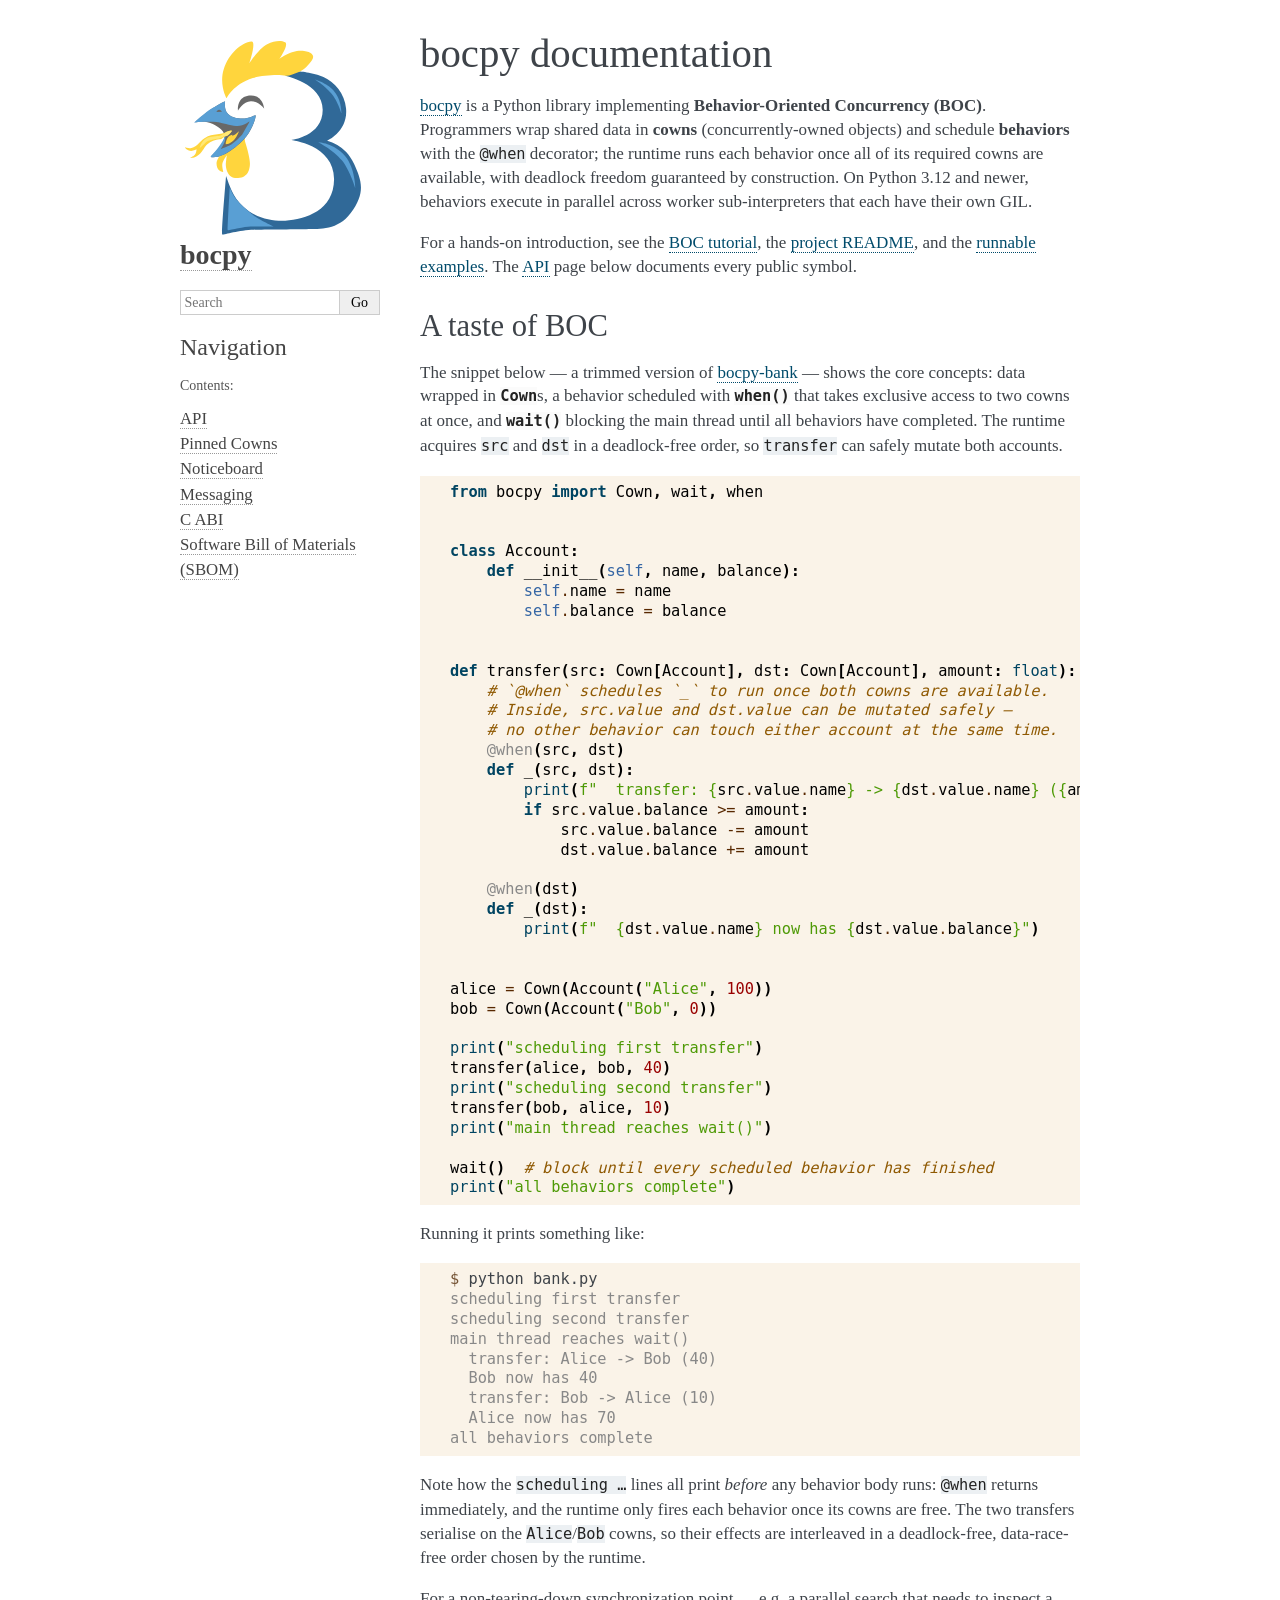
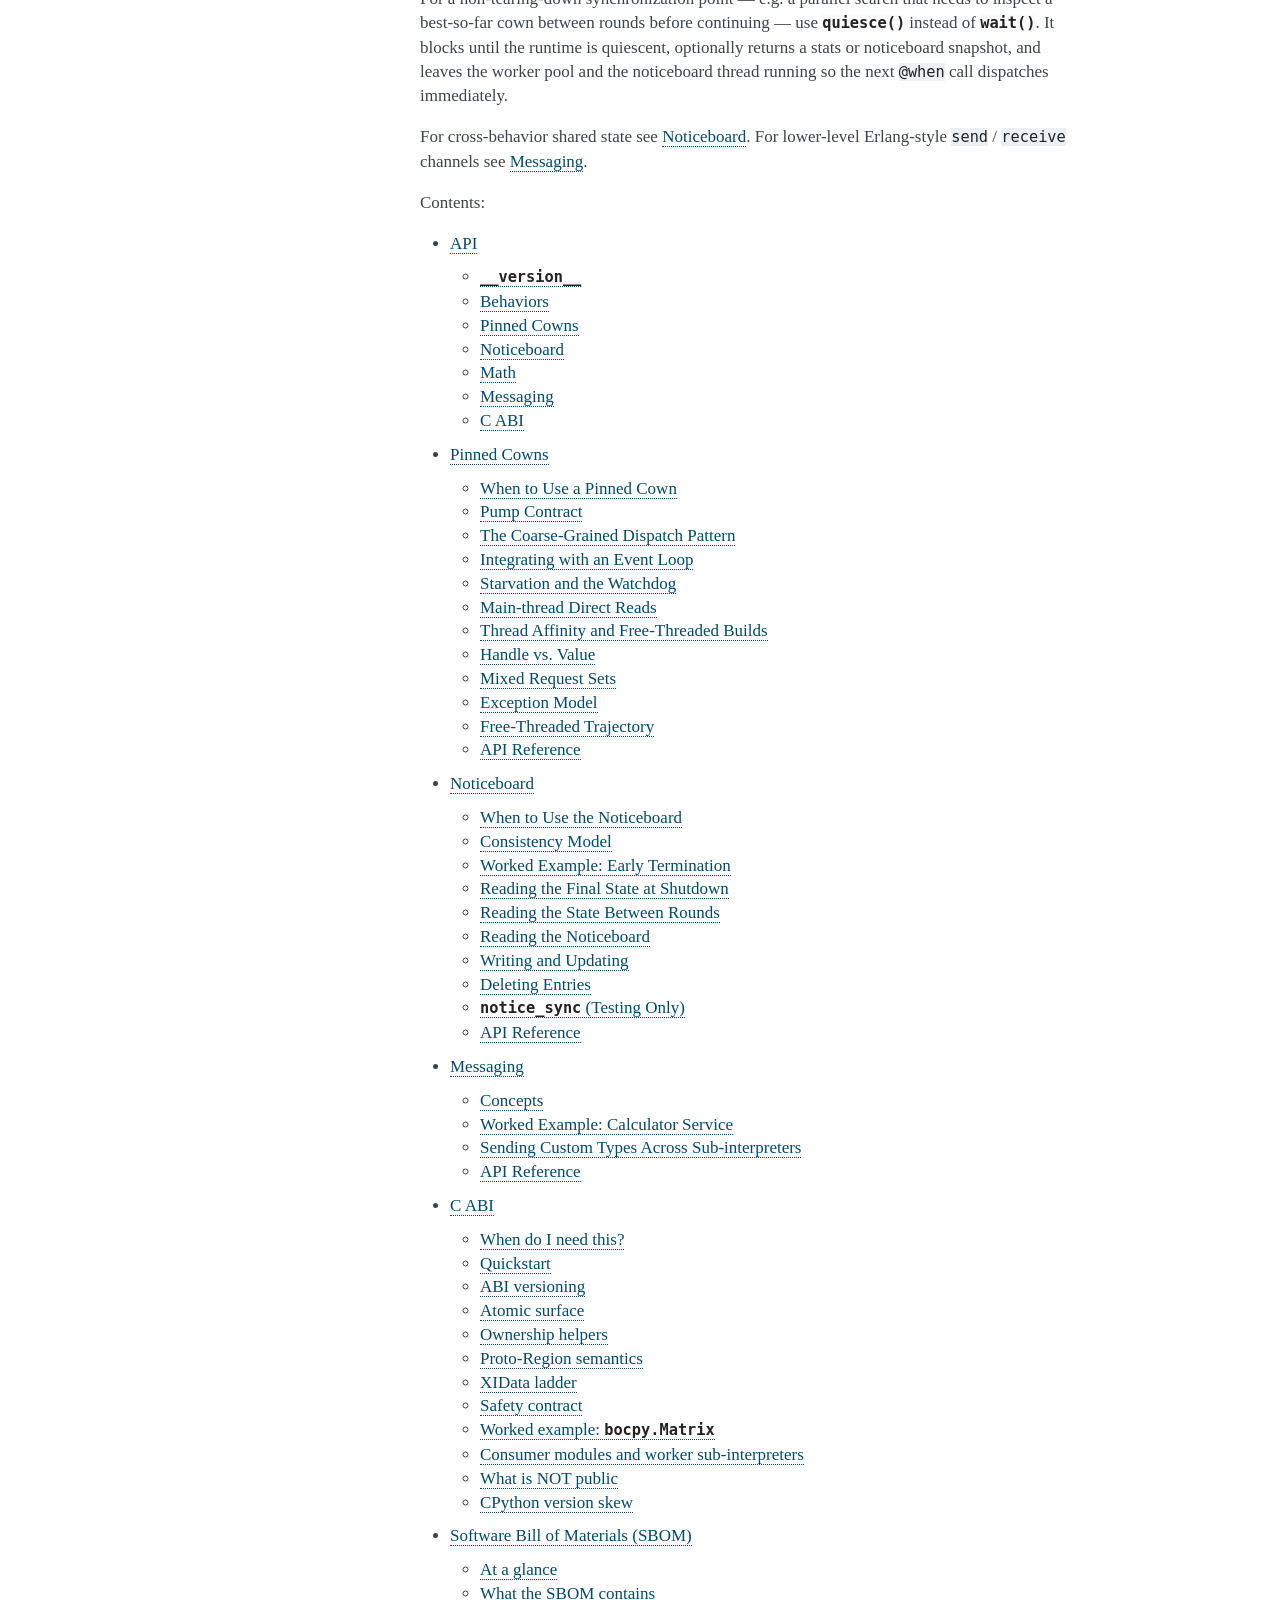
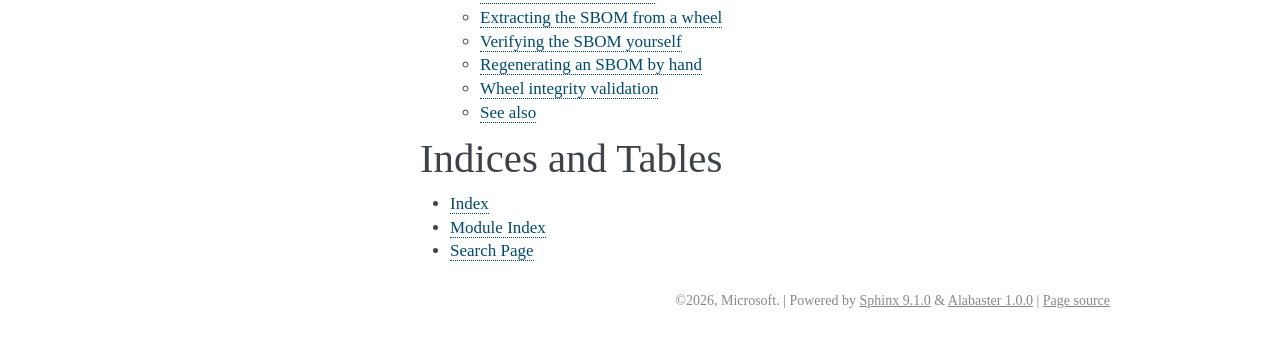
==== docs/sphinx/index.html @ 68e15b2f "Website Signed-off-by: Matthew A Johnson <matjoh@microsoft.com>" ====
<!DOCTYPE html>

<html lang="en" data-content_root="./">
  <head>
    <meta charset="utf-8" />
    <meta name="viewport" content="width=device-width, initial-scale=1.0" /><meta name="viewport" content="width=device-width, initial-scale=1" />

    <title>bocpy documentation &#8212; bocpy 0.9.0 documentation</title>
    <link rel="stylesheet" type="text/css" href="_static/pygments.css?v=5ecbeea2" />
    <link rel="stylesheet" type="text/css" href="_static/basic.css?v=b08954a9" />
    <link rel="stylesheet" type="text/css" href="_static/alabaster.css?v=27fed22d" />
    <script src="_static/documentation_options.js?v=39bb1c6d"></script>
    <script src="_static/doctools.js?v=fd6eb6e6"></script>
    <script src="_static/sphinx_highlight.js?v=6ffebe34"></script>
    <link rel="icon" href="_static/favicon.ico"/>
    <link rel="index" title="Index" href="genindex.html" />
    <link rel="search" title="Search" href="search.html" />
    <link rel="next" title="API" href="api.html" />
   
  <link rel="stylesheet" href="_static/custom.css" type="text/css" />
  

  
  

  </head><body>
  

    <div class="document">
      <div class="documentwrapper">
        <div class="bodywrapper">
          

          <div class="body" role="main">
            
  <section id="bocpy-documentation">
<h1>bocpy documentation<a class="headerlink" href="#bocpy-documentation" title="Link to this heading">¶</a></h1>
<p><a class="reference external" href="https://github.com/microsoft/bocpy">bocpy</a> is a Python library implementing
<strong>Behavior-Oriented Concurrency (BOC)</strong>.  Programmers wrap shared data in
<strong>cowns</strong> (concurrently-owned objects) and schedule <strong>behaviors</strong> with the
<code class="docutils literal notranslate"><span class="pre">&#64;when</span></code> decorator; the runtime runs each behavior once all of its required
cowns are available, with deadlock freedom guaranteed by construction.  On
Python 3.12 and newer, behaviors execute in parallel across worker
sub-interpreters that each have their own GIL.</p>
<p>For a hands-on introduction, see the
<a class="reference external" href="https://microsoft.github.io/bocpy/">BOC tutorial</a>, the
<a class="reference external" href="https://github.com/microsoft/bocpy#readme">project README</a>, and the
<a class="reference external" href="https://github.com/microsoft/bocpy/tree/main/src/bocpy/examples">runnable examples</a>.
The <a class="reference internal" href="api.html#api"><span class="std std-ref">API</span></a> page below documents every public symbol.</p>
<section id="a-taste-of-boc">
<h2>A taste of BOC<a class="headerlink" href="#a-taste-of-boc" title="Link to this heading">¶</a></h2>
<p>The snippet below — a trimmed version of
<a class="reference external" href="https://github.com/microsoft/bocpy/blob/main/src/bocpy/examples/bank.py">bocpy-bank</a>
— shows the core concepts: data wrapped in <a class="reference internal" href="api.html#bocpy.Cown" title="bocpy.Cown"><code class="xref py py-class docutils literal notranslate"><span class="pre">Cown</span></code></a>s, a behavior
scheduled with <a class="reference internal" href="api.html#bocpy.when" title="bocpy.when"><code class="xref py py-func docutils literal notranslate"><span class="pre">when()</span></code></a> that takes exclusive access to two cowns at once,
and <a class="reference internal" href="api.html#bocpy.wait" title="bocpy.wait"><code class="xref py py-func docutils literal notranslate"><span class="pre">wait()</span></code></a> blocking the main thread until all behaviors have completed.
The runtime acquires <code class="docutils literal notranslate"><span class="pre">src</span></code> and <code class="docutils literal notranslate"><span class="pre">dst</span></code> in a deadlock-free order, so
<code class="docutils literal notranslate"><span class="pre">transfer</span></code> can safely mutate both accounts.</p>
<div class="highlight-python notranslate"><div class="highlight"><pre><span></span><span class="kn">from</span><span class="w"> </span><span class="nn">bocpy</span><span class="w"> </span><span class="kn">import</span> <span class="n">Cown</span><span class="p">,</span> <span class="n">wait</span><span class="p">,</span> <span class="n">when</span>


<span class="k">class</span><span class="w"> </span><span class="nc">Account</span><span class="p">:</span>
    <span class="k">def</span><span class="w"> </span><span class="fm">__init__</span><span class="p">(</span><span class="bp">self</span><span class="p">,</span> <span class="n">name</span><span class="p">,</span> <span class="n">balance</span><span class="p">):</span>
        <span class="bp">self</span><span class="o">.</span><span class="n">name</span> <span class="o">=</span> <span class="n">name</span>
        <span class="bp">self</span><span class="o">.</span><span class="n">balance</span> <span class="o">=</span> <span class="n">balance</span>


<span class="k">def</span><span class="w"> </span><span class="nf">transfer</span><span class="p">(</span><span class="n">src</span><span class="p">:</span> <span class="n">Cown</span><span class="p">[</span><span class="n">Account</span><span class="p">],</span> <span class="n">dst</span><span class="p">:</span> <span class="n">Cown</span><span class="p">[</span><span class="n">Account</span><span class="p">],</span> <span class="n">amount</span><span class="p">:</span> <span class="nb">float</span><span class="p">):</span>
    <span class="c1"># `@when` schedules `_` to run once both cowns are available.</span>
    <span class="c1"># Inside, src.value and dst.value can be mutated safely —</span>
    <span class="c1"># no other behavior can touch either account at the same time.</span>
    <span class="nd">@when</span><span class="p">(</span><span class="n">src</span><span class="p">,</span> <span class="n">dst</span><span class="p">)</span>
    <span class="k">def</span><span class="w"> </span><span class="nf">_</span><span class="p">(</span><span class="n">src</span><span class="p">,</span> <span class="n">dst</span><span class="p">):</span>
        <span class="nb">print</span><span class="p">(</span><span class="sa">f</span><span class="s2">&quot;  transfer: </span><span class="si">{</span><span class="n">src</span><span class="o">.</span><span class="n">value</span><span class="o">.</span><span class="n">name</span><span class="si">}</span><span class="s2"> -&gt; </span><span class="si">{</span><span class="n">dst</span><span class="o">.</span><span class="n">value</span><span class="o">.</span><span class="n">name</span><span class="si">}</span><span class="s2"> (</span><span class="si">{</span><span class="n">amount</span><span class="si">}</span><span class="s2">)&quot;</span><span class="p">)</span>
        <span class="k">if</span> <span class="n">src</span><span class="o">.</span><span class="n">value</span><span class="o">.</span><span class="n">balance</span> <span class="o">&gt;=</span> <span class="n">amount</span><span class="p">:</span>
            <span class="n">src</span><span class="o">.</span><span class="n">value</span><span class="o">.</span><span class="n">balance</span> <span class="o">-=</span> <span class="n">amount</span>
            <span class="n">dst</span><span class="o">.</span><span class="n">value</span><span class="o">.</span><span class="n">balance</span> <span class="o">+=</span> <span class="n">amount</span>

    <span class="nd">@when</span><span class="p">(</span><span class="n">dst</span><span class="p">)</span>
    <span class="k">def</span><span class="w"> </span><span class="nf">_</span><span class="p">(</span><span class="n">dst</span><span class="p">):</span>
        <span class="nb">print</span><span class="p">(</span><span class="sa">f</span><span class="s2">&quot;  </span><span class="si">{</span><span class="n">dst</span><span class="o">.</span><span class="n">value</span><span class="o">.</span><span class="n">name</span><span class="si">}</span><span class="s2"> now has </span><span class="si">{</span><span class="n">dst</span><span class="o">.</span><span class="n">value</span><span class="o">.</span><span class="n">balance</span><span class="si">}</span><span class="s2">&quot;</span><span class="p">)</span>


<span class="n">alice</span> <span class="o">=</span> <span class="n">Cown</span><span class="p">(</span><span class="n">Account</span><span class="p">(</span><span class="s2">&quot;Alice&quot;</span><span class="p">,</span> <span class="mi">100</span><span class="p">))</span>
<span class="n">bob</span> <span class="o">=</span> <span class="n">Cown</span><span class="p">(</span><span class="n">Account</span><span class="p">(</span><span class="s2">&quot;Bob&quot;</span><span class="p">,</span> <span class="mi">0</span><span class="p">))</span>

<span class="nb">print</span><span class="p">(</span><span class="s2">&quot;scheduling first transfer&quot;</span><span class="p">)</span>
<span class="n">transfer</span><span class="p">(</span><span class="n">alice</span><span class="p">,</span> <span class="n">bob</span><span class="p">,</span> <span class="mi">40</span><span class="p">)</span>
<span class="nb">print</span><span class="p">(</span><span class="s2">&quot;scheduling second transfer&quot;</span><span class="p">)</span>
<span class="n">transfer</span><span class="p">(</span><span class="n">bob</span><span class="p">,</span> <span class="n">alice</span><span class="p">,</span> <span class="mi">10</span><span class="p">)</span>
<span class="nb">print</span><span class="p">(</span><span class="s2">&quot;main thread reaches wait()&quot;</span><span class="p">)</span>

<span class="n">wait</span><span class="p">()</span>  <span class="c1"># block until every scheduled behavior has finished</span>
<span class="nb">print</span><span class="p">(</span><span class="s2">&quot;all behaviors complete&quot;</span><span class="p">)</span>
</pre></div>
</div>
<p>Running it prints something like:</p>
<div class="highlight-console notranslate"><div class="highlight"><pre><span></span><span class="gp">$ </span>python<span class="w"> </span>bank.py
<span class="go">scheduling first transfer</span>
<span class="go">scheduling second transfer</span>
<span class="go">main thread reaches wait()</span>
<span class="go">  transfer: Alice -&gt; Bob (40)</span>
<span class="go">  Bob now has 40</span>
<span class="go">  transfer: Bob -&gt; Alice (10)</span>
<span class="go">  Alice now has 70</span>
<span class="go">all behaviors complete</span>
</pre></div>
</div>
<p>Note how the <code class="docutils literal notranslate"><span class="pre">scheduling</span> <span class="pre">…</span></code> lines all print <em>before</em> any behavior body
runs: <code class="docutils literal notranslate"><span class="pre">&#64;when</span></code> returns immediately, and the runtime only fires each
behavior once its cowns are free.  The two transfers serialise on the
<code class="docutils literal notranslate"><span class="pre">Alice</span></code>/<code class="docutils literal notranslate"><span class="pre">Bob</span></code> cowns, so their effects are interleaved in a deadlock-free,
data-race-free order chosen by the runtime.</p>
<p>For a non-tearing-down synchronization point — e.g. a parallel search that
needs to inspect a best-so-far cown between rounds before continuing — use
<a class="reference internal" href="api.html#bocpy.quiesce" title="bocpy.quiesce"><code class="xref py py-func docutils literal notranslate"><span class="pre">quiesce()</span></code></a> instead of <a class="reference internal" href="api.html#bocpy.wait" title="bocpy.wait"><code class="xref py py-func docutils literal notranslate"><span class="pre">wait()</span></code></a>. It blocks until the runtime is
quiescent, optionally returns a stats or noticeboard snapshot, and leaves
the worker pool and the noticeboard thread running so the next <code class="docutils literal notranslate"><span class="pre">&#64;when</span></code>
call dispatches immediately.</p>
<p>For cross-behavior shared state see <a class="reference internal" href="noticeboard.html#noticeboard"><span class="std std-ref">Noticeboard</span></a>. For lower-level
Erlang-style <code class="docutils literal notranslate"><span class="pre">send</span></code> / <code class="docutils literal notranslate"><span class="pre">receive</span></code> channels see <a class="reference internal" href="messaging.html#messaging"><span class="std std-ref">Messaging</span></a>.</p>
<div class="toctree-wrapper compound">
<p class="caption" role="heading"><span class="caption-text">Contents:</span></p>
<ul>
<li class="toctree-l1"><a class="reference internal" href="api.html">API</a><ul>
<li class="toctree-l2"><a class="reference internal" href="api.html#bocpy.__version__"><code class="docutils literal notranslate"><span class="pre">__version__</span></code></a></li>
<li class="toctree-l2"><a class="reference internal" href="api.html#behaviors">Behaviors</a></li>
<li class="toctree-l2"><a class="reference internal" href="api.html#pinned-cowns">Pinned Cowns</a></li>
<li class="toctree-l2"><a class="reference internal" href="api.html#noticeboard">Noticeboard</a></li>
<li class="toctree-l2"><a class="reference internal" href="api.html#math">Math</a></li>
<li class="toctree-l2"><a class="reference internal" href="api.html#messaging">Messaging</a></li>
<li class="toctree-l2"><a class="reference internal" href="api.html#c-abi">C ABI</a></li>
</ul>
</li>
<li class="toctree-l1"><a class="reference internal" href="pinned_cowns.html">Pinned Cowns</a><ul>
<li class="toctree-l2"><a class="reference internal" href="pinned_cowns.html#when-to-use-a-pinned-cown">When to Use a Pinned Cown</a></li>
<li class="toctree-l2"><a class="reference internal" href="pinned_cowns.html#pump-contract">Pump Contract</a></li>
<li class="toctree-l2"><a class="reference internal" href="pinned_cowns.html#the-coarse-grained-dispatch-pattern">The Coarse-Grained Dispatch Pattern</a></li>
<li class="toctree-l2"><a class="reference internal" href="pinned_cowns.html#integrating-with-an-event-loop">Integrating with an Event Loop</a></li>
<li class="toctree-l2"><a class="reference internal" href="pinned_cowns.html#starvation-and-the-watchdog">Starvation and the Watchdog</a></li>
<li class="toctree-l2"><a class="reference internal" href="pinned_cowns.html#main-thread-direct-reads">Main-thread Direct Reads</a></li>
<li class="toctree-l2"><a class="reference internal" href="pinned_cowns.html#thread-affinity-and-free-threaded-builds">Thread Affinity and Free-Threaded Builds</a></li>
<li class="toctree-l2"><a class="reference internal" href="pinned_cowns.html#handle-vs-value">Handle vs. Value</a></li>
<li class="toctree-l2"><a class="reference internal" href="pinned_cowns.html#mixed-request-sets">Mixed Request Sets</a></li>
<li class="toctree-l2"><a class="reference internal" href="pinned_cowns.html#exception-model">Exception Model</a></li>
<li class="toctree-l2"><a class="reference internal" href="pinned_cowns.html#free-threaded-trajectory">Free-Threaded Trajectory</a></li>
<li class="toctree-l2"><a class="reference internal" href="pinned_cowns.html#api-reference">API Reference</a></li>
</ul>
</li>
<li class="toctree-l1"><a class="reference internal" href="noticeboard.html">Noticeboard</a><ul>
<li class="toctree-l2"><a class="reference internal" href="noticeboard.html#when-to-use-the-noticeboard">When to Use the Noticeboard</a></li>
<li class="toctree-l2"><a class="reference internal" href="noticeboard.html#consistency-model">Consistency Model</a></li>
<li class="toctree-l2"><a class="reference internal" href="noticeboard.html#worked-example-early-termination">Worked Example: Early Termination</a></li>
<li class="toctree-l2"><a class="reference internal" href="noticeboard.html#reading-the-final-state-at-shutdown">Reading the Final State at Shutdown</a></li>
<li class="toctree-l2"><a class="reference internal" href="noticeboard.html#reading-the-state-between-rounds">Reading the State Between Rounds</a></li>
<li class="toctree-l2"><a class="reference internal" href="noticeboard.html#reading-the-noticeboard">Reading the Noticeboard</a></li>
<li class="toctree-l2"><a class="reference internal" href="noticeboard.html#writing-and-updating">Writing and Updating</a></li>
<li class="toctree-l2"><a class="reference internal" href="noticeboard.html#deleting-entries">Deleting Entries</a></li>
<li class="toctree-l2"><a class="reference internal" href="noticeboard.html#notice-sync-testing-only"><code class="docutils literal notranslate"><span class="pre">notice_sync</span></code> (Testing Only)</a></li>
<li class="toctree-l2"><a class="reference internal" href="noticeboard.html#api-reference">API Reference</a></li>
</ul>
</li>
<li class="toctree-l1"><a class="reference internal" href="messaging.html">Messaging</a><ul>
<li class="toctree-l2"><a class="reference internal" href="messaging.html#concepts">Concepts</a></li>
<li class="toctree-l2"><a class="reference internal" href="messaging.html#worked-example-calculator-service">Worked Example: Calculator Service</a></li>
<li class="toctree-l2"><a class="reference internal" href="messaging.html#sending-custom-types-across-sub-interpreters">Sending Custom Types Across Sub-interpreters</a></li>
<li class="toctree-l2"><a class="reference internal" href="messaging.html#api-reference">API Reference</a></li>
</ul>
</li>
<li class="toctree-l1"><a class="reference internal" href="c_abi.html">C ABI</a><ul>
<li class="toctree-l2"><a class="reference internal" href="c_abi.html#when-do-i-need-this">When do I need this?</a></li>
<li class="toctree-l2"><a class="reference internal" href="c_abi.html#quickstart">Quickstart</a></li>
<li class="toctree-l2"><a class="reference internal" href="c_abi.html#abi-versioning">ABI versioning</a></li>
<li class="toctree-l2"><a class="reference internal" href="c_abi.html#atomic-surface">Atomic surface</a></li>
<li class="toctree-l2"><a class="reference internal" href="c_abi.html#ownership-helpers">Ownership helpers</a></li>
<li class="toctree-l2"><a class="reference internal" href="c_abi.html#proto-region-semantics">Proto-Region semantics</a></li>
<li class="toctree-l2"><a class="reference internal" href="c_abi.html#xidata-ladder">XIData ladder</a></li>
<li class="toctree-l2"><a class="reference internal" href="c_abi.html#safety-contract">Safety contract</a></li>
<li class="toctree-l2"><a class="reference internal" href="c_abi.html#worked-example-bocpy-matrix">Worked example: <code class="docutils literal notranslate"><span class="pre">bocpy.Matrix</span></code></a></li>
<li class="toctree-l2"><a class="reference internal" href="c_abi.html#consumer-modules-and-worker-sub-interpreters">Consumer modules and worker sub-interpreters</a></li>
<li class="toctree-l2"><a class="reference internal" href="c_abi.html#what-is-not-public">What is NOT public</a></li>
<li class="toctree-l2"><a class="reference internal" href="c_abi.html#cpython-version-skew">CPython version skew</a></li>
</ul>
</li>
<li class="toctree-l1"><a class="reference internal" href="sbom.html">Software Bill of Materials (SBOM)</a><ul>
<li class="toctree-l2"><a class="reference internal" href="sbom.html#at-a-glance">At a glance</a></li>
<li class="toctree-l2"><a class="reference internal" href="sbom.html#what-the-sbom-contains">What the SBOM contains</a></li>
<li class="toctree-l2"><a class="reference internal" href="sbom.html#extracting-the-sbom-from-a-wheel">Extracting the SBOM from a wheel</a></li>
<li class="toctree-l2"><a class="reference internal" href="sbom.html#verifying-the-sbom-yourself">Verifying the SBOM yourself</a></li>
<li class="toctree-l2"><a class="reference internal" href="sbom.html#regenerating-an-sbom-by-hand">Regenerating an SBOM by hand</a></li>
<li class="toctree-l2"><a class="reference internal" href="sbom.html#wheel-integrity-validation">Wheel integrity validation</a></li>
<li class="toctree-l2"><a class="reference internal" href="sbom.html#see-also">See also</a></li>
</ul>
</li>
</ul>
</div>
</section>
</section>
<section id="indices-and-tables">
<h1>Indices and Tables<a class="headerlink" href="#indices-and-tables" title="Link to this heading">¶</a></h1>
<ul class="simple">
<li><p><a class="reference internal" href="genindex.html"><span class="std std-ref">Index</span></a></p></li>
<li><p><a class="reference internal" href="py-modindex.html"><span class="std std-ref">Module Index</span></a></p></li>
<li><p><a class="reference internal" href="search.html"><span class="std std-ref">Search Page</span></a></p></li>
</ul>
</section>


          </div>
          
        </div>
      </div>
      <div class="sphinxsidebar" role="navigation" aria-label="Main">
        <div class="sphinxsidebarwrapper">
            <p class="logo"><a href="#">
              <img class="logo" src="_static/logo-200.svg" alt="Logo of bocpy"/>
            </a></p>
<h1 class="logo"><a href="#">bocpy</a></h1>









<search id="searchbox" style="display: none" role="search">
    <div class="searchformwrapper">
    <form class="search" action="search.html" method="get">
      <input type="text" name="q" aria-labelledby="searchlabel" autocomplete="off" autocorrect="off" autocapitalize="off" spellcheck="false" placeholder="Search"/>
      <input type="submit" value="Go" />
    </form>
    </div>
</search>
<script>document.getElementById('searchbox').style.display = "block"</script><h3>Navigation</h3>
<p class="caption" role="heading"><span class="caption-text">Contents:</span></p>
<ul>
<li class="toctree-l1"><a class="reference internal" href="api.html">API</a></li>
<li class="toctree-l1"><a class="reference internal" href="pinned_cowns.html">Pinned Cowns</a></li>
<li class="toctree-l1"><a class="reference internal" href="noticeboard.html">Noticeboard</a></li>
<li class="toctree-l1"><a class="reference internal" href="messaging.html">Messaging</a></li>
<li class="toctree-l1"><a class="reference internal" href="c_abi.html">C ABI</a></li>
<li class="toctree-l1"><a class="reference internal" href="sbom.html">Software Bill of Materials (SBOM)</a></li>
</ul>

<div class="relations">
<h3>Related Topics</h3>
<ul>
  <li><a href="#">Documentation overview</a><ul>
      <li>Next: <a href="api.html" title="next chapter">API</a></li>
  </ul></li>
</ul>
</div>








        </div>
      </div>
      <div class="clearer"></div>
    </div>
    <div class="footer">
      &#169;2026, Microsoft.
      
      |
      Powered by <a href="https://www.sphinx-doc.org/">Sphinx 9.1.0</a>
      &amp; <a href="https://alabaster.readthedocs.io">Alabaster 1.0.0</a>
      
      |
      <a href="_sources/index.rst.txt"
          rel="nofollow">Page source</a>
    </div>

    

    
  </body>
</html>
---- docs/sphinx/_static/pygments.css ----
pre { line-height: 125%; }
td.linenos .normal { color: inherit; background-color: transparent; padding-left: 5px; padding-right: 5px; }
span.linenos { color: inherit; background-color: transparent; padding-left: 5px; padding-right: 5px; }
td.linenos .special { color: #000000; background-color: #ffffc0; padding-left: 5px; padding-right: 5px; }
span.linenos.special { color: #000000; background-color: #ffffc0; padding-left: 5px; padding-right: 5px; }
.highlight .hll { background-color: #ffffcc }
.highlight { background: #f8f8f8; }
.highlight .c { color: #8F5902; font-style: italic } /* Comment */
.highlight .err { color: #A40000; border: 1px solid #EF2929 } /* Error */
.highlight .g { color: #000 } /* Generic */
.highlight .k { color: #004461; font-weight: bold } /* Keyword */
.highlight .l { color: #000 } /* Literal */
.highlight .n { color: #000 } /* Name */
.highlight .o { color: #582800 } /* Operator */
.highlight .x { color: #000 } /* Other */
.highlight .p { color: #000; font-weight: bold } /* Punctuation */
.highlight .ch { color: #8F5902; font-style: italic } /* Comment.Hashbang */
.highlight .cm { color: #8F5902; font-style: italic } /* Comment.Multiline */
.highlight .cp { color: #8F5902 } /* Comment.Preproc */
.highlight .cpf { color: #8F5902; font-style: italic } /* Comment.PreprocFile */
.highlight .c1 { color: #8F5902; font-style: italic } /* Comment.Single */
.highlight .cs { color: #8F5902; font-style: italic } /* Comment.Special */
.highlight .gd { color: #A40000 } /* Generic.Deleted */
.highlight .ge { color: #000; font-style: italic } /* Generic.Emph */
.highlight .ges { color: #000 } /* Generic.EmphStrong */
.highlight .gr { color: #EF2929 } /* Generic.Error */
.highlight .gh { color: #000080; font-weight: bold } /* Generic.Heading */
.highlight .gi { color: #00A000 } /* Generic.Inserted */
.highlight .go { color: #888 } /* Generic.Output */
.highlight .gp { color: #745334 } /* Generic.Prompt */
.highlight .gs { color: #000; font-weight: bold } /* Generic.Strong */
.highlight .gu { color: #800080; font-weight: bold } /* Generic.Subheading */
.highlight .gt { color: #A40000; font-weight: bold } /* Generic.Traceback */
.highlight .kc { color: #004461; font-weight: bold } /* Keyword.Constant */
.highlight .kd { color: #004461; font-weight: bold } /* Keyword.Declaration */
.highlight .kn { color: #004461; font-weight: bold } /* Keyword.Namespace */
.highlight .kp { color: #004461; font-weight: bold } /* Keyword.Pseudo */
.highlight .kr { color: #004461; font-weight: bold } /* Keyword.Reserved */
.highlight .kt { color: #004461; font-weight: bold } /* Keyword.Type */
.highlight .ld { color: #000 } /* Literal.Date */
.highlight .m { color: #900 } /* Literal.Number */
.highlight .s { color: #4E9A06 } /* Literal.String */
.highlight .na { color: #C4A000 } /* Name.Attribute */
.highlight .nb { color: #004461 } /* Name.Builtin */
.highlight .nc { color: #000 } /* Name.Class */
.highlight .no { color: #000 } /* Name.Constant */
.highlight .nd { color: #888 } /* Name.Decorator */
.highlight .ni { color: #CE5C00 } /* Name.Entity */
.highlight .ne { color: #C00; font-weight: bold } /* Name.Exception */
.highlight .nf { color: #000 } /* Name.Function */
.highlight .nl { color: #F57900 } /* Name.Label */
.highlight .nn { color: #000 } /* Name.Namespace */
.highlight .nx { color: #000 } /* Name.Other */
.highlight .py { color: #000 } /* Name.Property */
.highlight .nt { color: #004461; font-weight: bold } /* Name.Tag */
.highlight .nv { color: #000 } /* Name.Variable */
.highlight .ow { color: #004461; font-weight: bold } /* Operator.Word */
.highlight .pm { color: #000; font-weight: bold } /* Punctuation.Marker */
.highlight .w { color: #F8F8F8 } /* Text.Whitespace */
.highlight .mb { color: #900 } /* Literal.Number.Bin */
.highlight .mf { color: #900 } /* Literal.Number.Float */
.highlight .mh { color: #900 } /* Literal.Number.Hex */
.highlight .mi { color: #900 } /* Literal.Number.Integer */
.highlight .mo { color: #900 } /* Literal.Number.Oct */
.highlight .sa { color: #4E9A06 } /* Literal.String.Affix */
.highlight .sb { color: #4E9A06 } /* Literal.String.Backtick */
.highlight .sc { color: #4E9A06 } /* Literal.String.Char */
.highlight .dl { color: #4E9A06 } /* Literal.String.Delimiter */
.highlight .sd { color: #8F5902; font-style: italic } /* Literal.String.Doc */
.highlight .s2 { color: #4E9A06 } /* Literal.String.Double */
.highlight .se { color: #4E9A06 } /* Literal.String.Escape */
.highlight .sh { color: #4E9A06 } /* Literal.String.Heredoc */
.highlight .si { color: #4E9A06 } /* Literal.String.Interpol */
.highlight .sx { color: #4E9A06 } /* Literal.String.Other */
.highlight .sr { color: #4E9A06 } /* Literal.String.Regex */
.highlight .s1 { color: #4E9A06 } /* Literal.String.Single */
.highlight .ss { color: #4E9A06 } /* Literal.String.Symbol */
.highlight .bp { color: #3465A4 } /* Name.Builtin.Pseudo */
.highlight .fm { color: #000 } /* Name.Function.Magic */
.highlight .vc { color: #000 } /* Name.Variable.Class */
.highlight .vg { color: #000 } /* Name.Variable.Global */
.highlight .vi { color: #000 } /* Name.Variable.Instance */
.highlight .vm { color: #000 } /* Name.Variable.Magic */
.highlight .il { color: #900 } /* Literal.Number.Integer.Long */
---- docs/sphinx/_static/basic.css ----
/*
 * Sphinx stylesheet -- basic theme.
 */

/* -- main layout ----------------------------------------------------------- */

div.clearer {
    clear: both;
}

div.section::after {
    display: block;
    content: '';
    clear: left;
}

/* -- relbar ---------------------------------------------------------------- */

div.related {
    width: 100%;
    font-size: 90%;
}

div.related h3 {
    display: none;
}

div.related ul {
    margin: 0;
    padding: 0 0 0 10px;
    list-style: none;
}

div.related li {
    display: inline;
}

div.related li.right {
    float: right;
    margin-right: 5px;
}

/* -- sidebar --------------------------------------------------------------- */

div.sphinxsidebarwrapper {
    padding: 10px 5px 0 10px;
}

div.sphinxsidebar {
    float: left;
    width: 230px;
    margin-left: -100%;
    font-size: 90%;
    word-wrap: break-word;
    overflow-wrap : break-word;
}

div.sphinxsidebar ul {
    list-style: none;
}

div.sphinxsidebar ul ul,
div.sphinxsidebar ul.want-points {
    margin-left: 20px;
    list-style: square;
}

div.sphinxsidebar ul ul {
    margin-top: 0;
    margin-bottom: 0;
}

div.sphinxsidebar form {
    margin-top: 10px;
}

div.sphinxsidebar input {
    border: 1px solid #98dbcc;
    font-family: sans-serif;
    font-size: 1em;
}

div.sphinxsidebar #searchbox form.search {
    overflow: hidden;
}

div.sphinxsidebar #searchbox input[type="text"] {
    float: left;
    width: 80%;
    padding: 0.25em;
    box-sizing: border-box;
}

div.sphinxsidebar #searchbox input[type="submit"] {
    float: left;
    width: 20%;
    border-left: none;
    padding: 0.25em;
    box-sizing: border-box;
}


img {
    border: 0;
    max-width: 100%;
}

/* -- search page ----------------------------------------------------------- */

ul.search {
    margin-top: 10px;
}

ul.search li {
    padding: 5px 0;
}

ul.search li a {
    font-weight: bold;
}

ul.search li p.context {
    color: #888;
    margin: 2px 0 0 30px;
    text-align: left;
}

ul.keywordmatches li.goodmatch a {
    font-weight: bold;
}

/* -- index page ------------------------------------------------------------ */

table.contentstable {
    width: 90%;
    margin-left: auto;
    margin-right: auto;
}

table.contentstable p.biglink {
    line-height: 150%;
}

a.biglink {
    font-size: 1.3em;
}

span.linkdescr {
    font-style: italic;
    padding-top: 5px;
    font-size: 90%;
}

/* -- general index --------------------------------------------------------- */

table.indextable {
    width: 100%;
}

table.indextable td {
    text-align: left;
    vertical-align: top;
}

table.indextable ul {
    margin-top: 0;
    margin-bottom: 0;
    list-style-type: none;
}

table.indextable > tbody > tr > td > ul {
    padding-left: 0em;
}

table.indextable tr.pcap {
    height: 10px;
}

table.indextable tr.cap {
    margin-top: 10px;
    background-color: #f2f2f2;
}

img.toggler {
    margin-right: 3px;
    margin-top: 3px;
    cursor: pointer;
}

div.modindex-jumpbox {
    border-top: 1px solid #ddd;
    border-bottom: 1px solid #ddd;
    margin: 1em 0 1em 0;
    padding: 0.4em;
}

div.genindex-jumpbox {
    border-top: 1px solid #ddd;
    border-bottom: 1px solid #ddd;
    margin: 1em 0 1em 0;
    padding: 0.4em;
}

/* -- domain module index --------------------------------------------------- */

table.modindextable td {
    padding: 2px;
    border-collapse: collapse;
}

/* -- general body styles --------------------------------------------------- */

div.body {
    min-width: inherit;
    max-width: 800px;
}

div.body p, div.body dd, div.body li, div.body blockquote {
    -moz-hyphens: auto;
    -ms-hyphens: auto;
    -webkit-hyphens: auto;
    hyphens: auto;
}

a.headerlink {
    visibility: hidden;
}

a:visited {
    color: #551A8B;
}

h1:hover > a.headerlink,
h2:hover > a.headerlink,
h3:hover > a.headerlink,
h4:hover > a.headerlink,
h5:hover > a.headerlink,
h6:hover > a.headerlink,
dt:hover > a.headerlink,
caption:hover > a.headerlink,
p.caption:hover > a.headerlink,
div.code-block-caption:hover > a.headerlink {
    visibility: visible;
}

div.body p.caption {
    text-align: inherit;
}

div.body td {
    text-align: left;
}

.first {
    margin-top: 0 !important;
}

p.rubric {
    margin-top: 30px;
    font-weight: bold;
}

img.align-left, figure.align-left, .figure.align-left, object.align-left {
    clear: left;
    float: left;
    margin-right: 1em;
}

img.align-right, figure.align-right, .figure.align-right, object.align-right {
    clear: right;
    float: right;
    margin-left: 1em;
}

img.align-center, figure.align-center, .figure.align-center, object.align-center {
  display: block;
  margin-left: auto;
  margin-right: auto;
}

img.align-default, figure.align-default, .figure.align-default {
  display: block;
  margin-left: auto;
  margin-right: auto;
}

.align-left {
    text-align: left;
}

.align-center {
    text-align: center;
}

.align-default {
    text-align: center;
}

.align-right {
    text-align: right;
}

/* -- sidebars -------------------------------------------------------------- */

div.sidebar,
aside.sidebar {
    margin: 0 0 0.5em 1em;
    border: 1px solid #ddb;
    padding: 7px;
    background-color: #ffe;
    width: 40%;
    float: right;
    clear: right;
    overflow-x: auto;
}

p.sidebar-title {
    font-weight: bold;
}

nav.contents,
aside.topic,
div.admonition, div.topic, blockquote {
    clear: left;
}

/* -- topics ---------------------------------------------------------------- */

nav.contents,
aside.topic,
div.topic {
    border: 1px solid #ccc;
    padding: 7px;
    margin: 10px 0 10px 0;
}

p.topic-title {
    font-size: 1.1em;
    font-weight: bold;
    margin-top: 10px;
}

/* -- admonitions ----------------------------------------------------------- */

div.admonition {
    margin-top: 10px;
    margin-bottom: 10px;
    padding: 7px;
}

div.admonition dt {
    font-weight: bold;
}

p.admonition-title {
    margin: 0px 10px 5px 0px;
    font-weight: bold;
}

div.body p.centered {
    text-align: center;
    margin-top: 25px;
}

/* -- content of sidebars/topics/admonitions -------------------------------- */

div.sidebar > :last-child,
aside.sidebar > :last-child,
nav.contents > :last-child,
aside.topic > :last-child,
div.topic > :last-child,
div.admonition > :last-child {
    margin-bottom: 0;
}

div.sidebar::after,
aside.sidebar::after,
nav.contents::after,
aside.topic::after,
div.topic::after,
div.admonition::after,
blockquote::after {
    display: block;
    content: '';
    clear: both;
}

/* -- tables ---------------------------------------------------------------- */

table.docutils {
    margin-top: 10px;
    margin-bottom: 10px;
    border: 0;
    border-collapse: collapse;
}

table.align-center {
    margin-left: auto;
    margin-right: auto;
}

table.align-default {
    margin-left: auto;
    margin-right: auto;
}

table caption span.caption-number {
    font-style: italic;
}

table caption span.caption-text {
}

table.docutils td, table.docutils th {
    padding: 1px 8px 1px 5px;
    border-top: 0;
    border-left: 0;
    border-right: 0;
    border-bottom: 1px solid #aaa;
}

th {
    text-align: left;
    padding-right: 5px;
}

table.citation {
    border-left: solid 1px gray;
    margin-left: 1px;
}

table.citation td {
    border-bottom: none;
}

th > :first-child,
td > :first-child {
    margin-top: 0px;
}

th > :last-child,
td > :last-child {
    margin-bottom: 0px;
}

/* -- figures --------------------------------------------------------------- */

div.figure, figure {
    margin: 0.5em;
    padding: 0.5em;
}

div.figure p.caption, figcaption {
    padding: 0.3em;
}

div.figure p.caption span.caption-number,
figcaption span.caption-number {
    font-style: italic;
}

div.figure p.caption span.caption-text,
figcaption span.caption-text {
}

/* -- field list styles ----------------------------------------------------- */

table.field-list td, table.field-list th {
    border: 0 !important;
}

.field-list ul {
    margin: 0;
    padding-left: 1em;
}

.field-list p {
    margin: 0;
}

.field-name {
    -moz-hyphens: manual;
    -ms-hyphens: manual;
    -webkit-hyphens: manual;
    hyphens: manual;
}

/* -- hlist styles ---------------------------------------------------------- */

table.hlist {
    margin: 1em 0;
}

table.hlist td {
    vertical-align: top;
}

/* -- object description styles --------------------------------------------- */

.sig {
	font-family: 'Consolas', 'Menlo', 'DejaVu Sans Mono', 'Bitstream Vera Sans Mono', monospace;
}

.sig-name, code.descname {
    background-color: transparent;
    font-weight: bold;
}

.sig-name {
	font-size: 1.1em;
}

code.descname {
    font-size: 1.2em;
}

.sig-prename, code.descclassname {
    background-color: transparent;
}

.optional {
    font-size: 1.3em;
}

.sig-paren {
    font-size: larger;
}

.sig-param.n {
	font-style: italic;
}

/* C++ specific styling */

.sig-inline.c-texpr,
.sig-inline.cpp-texpr {
	font-family: unset;
}

.sig.c   .k, .sig.c   .kt,
.sig.cpp .k, .sig.cpp .kt {
	color: #0033B3;
}

.sig.c   .m,
.sig.cpp .m {
	color: #1750EB;
}

.sig.c   .s, .sig.c   .sc,
.sig.cpp .s, .sig.cpp .sc {
	color: #067D17;
}


/* -- other body styles ----------------------------------------------------- */

ol.arabic {
    list-style: decimal;
}

ol.loweralpha {
    list-style: lower-alpha;
}

ol.upperalpha {
    list-style: upper-alpha;
}

ol.lowerroman {
    list-style: lower-roman;
}

ol.upperroman {
    list-style: upper-roman;
}

:not(li) > ol > li:first-child > :first-child,
:not(li) > ul > li:first-child > :first-child {
    margin-top: 0px;
}

:not(li) > ol > li:last-child > :last-child,
:not(li) > ul > li:last-child > :last-child {
    margin-bottom: 0px;
}

ol.simple ol p,
ol.simple ul p,
ul.simple ol p,
ul.simple ul p {
    margin-top: 0;
}

ol.simple > li:not(:first-child) > p,
ul.simple > li:not(:first-child) > p {
    margin-top: 0;
}

ol.simple p,
ul.simple p {
    margin-bottom: 0;
}

aside.footnote > span,
div.citation > span {
    float: left;
}
aside.footnote > span:last-of-type,
div.citation > span:last-of-type {
  padding-right: 0.5em;
}
aside.footnote > p {
  margin-left: 2em;
}
div.citation > p {
  margin-left: 4em;
}
aside.footnote > p:last-of-type,
div.citation > p:last-of-type {
    margin-bottom: 0em;
}
aside.footnote > p:last-of-type:after,
div.citation > p:last-of-type:after {
    content: "";
    clear: both;
}

dl.field-list {
    display: grid;
    grid-template-columns: fit-content(30%) auto;
}

dl.field-list > dt {
    font-weight: bold;
    word-break: break-word;
    padding-left: 0.5em;
    padding-right: 5px;
}

dl.field-list > dd {
    padding-left: 0.5em;
    margin-top: 0em;
    margin-left: 0em;
    margin-bottom: 0em;
}

dl {
    margin-bottom: 15px;
}

dd > :first-child {
    margin-top: 0px;
}

dd ul, dd table {
    margin-bottom: 10px;
}

dd {
    margin-top: 3px;
    margin-bottom: 10px;
    margin-left: 30px;
}

.sig dd {
    margin-top: 0px;
    margin-bottom: 0px;
}

.sig dl {
    margin-top: 0px;
    margin-bottom: 0px;
}

dl > dd:last-child,
dl > dd:last-child > :last-child {
    margin-bottom: 0;
}

dt:target, span.highlighted {
    background-color: #fbe54e;
}

rect.highlighted {
    fill: #fbe54e;
}

dl.glossary dt {
    font-weight: bold;
    font-size: 1.1em;
}

.versionmodified {
    font-style: italic;
}

.system-message {
    background-color: #fda;
    padding: 5px;
    border: 3px solid red;
}

.footnote:target  {
    background-color: #ffa;
}

.line-block {
    display: block;
    margin-top: 1em;
    margin-bottom: 1em;
}

.line-block .line-block {
    margin-top: 0;
    margin-bottom: 0;
    margin-left: 1.5em;
}

.guilabel, .menuselection {
    font-family: sans-serif;
}

.accelerator {
    text-decoration: underline;
}

.classifier {
    font-style: oblique;
}

.classifier:before {
    font-style: normal;
    margin: 0 0.5em;
    content: ":";
    display: inline-block;
}

abbr, acronym {
    border-bottom: dotted 1px;
    cursor: help;
}

/* -- code displays --------------------------------------------------------- */

pre {
    overflow: auto;
    overflow-y: hidden;  /* fixes display issues on Chrome browsers */
}

pre, div[class*="highlight-"] {
    clear: both;
}

span.pre {
    -moz-hyphens: none;
    -ms-hyphens: none;
    -webkit-hyphens: none;
    hyphens: none;
    white-space: nowrap;
}

div[class*="highlight-"] {
    margin: 1em 0;
}

td.linenos pre {
    border: 0;
    background-color: transparent;
    color: #aaa;
}

table.highlighttable {
    display: block;
}

table.highlighttable tbody {
    display: block;
}

table.highlighttable tr {
    display: flex;
}

table.highlighttable td {
    margin: 0;
    padding: 0;
}

table.highlighttable td.linenos {
    padding-right: 0.5em;
}

table.highlighttable td.code {
    flex: 1;
    overflow: hidden;
}

.highlight .hll {
    display: block;
}

div.highlight pre,
table.highlighttable pre {
    margin: 0;
}

div.code-block-caption + div {
    margin-top: 0;
}

div.code-block-caption {
    margin-top: 1em;
    padding: 2px 5px;
    font-size: small;
}

div.code-block-caption code {
    background-color: transparent;
}

table.highlighttable td.linenos,
span.linenos,
div.highlight span.gp {  /* gp: Generic.Prompt */
  user-select: none;
  -webkit-user-select: text; /* Safari fallback only */
  -webkit-user-select: none; /* Chrome/Safari */
  -moz-user-select: none; /* Firefox */
  -ms-user-select: none; /* IE10+ */
}

div.code-block-caption span.caption-number {
    padding: 0.1em 0.3em;
    font-style: italic;
}

div.code-block-caption span.caption-text {
}

div.literal-block-wrapper {
    margin: 1em 0;
}

code.xref, a code {
    background-color: transparent;
    font-weight: bold;
}

h1 code, h2 code, h3 code, h4 code, h5 code, h6 code {
    background-color: transparent;
}

.viewcode-link {
    float: right;
}

.viewcode-back {
    float: right;
    font-family: sans-serif;
}

div.viewcode-block:target {
    margin: -1px -10px;
    padding: 0 10px;
}

/* -- math display ---------------------------------------------------------- */

img.math {
    vertical-align: middle;
}

div.body div.math p {
    text-align: center;
}

span.eqno {
    float: right;
}

span.eqno a.headerlink {
    position: absolute;
    z-index: 1;
}

div.math:hover a.headerlink {
    visibility: visible;
}

/* -- printout stylesheet --------------------------------------------------- */

@media print {
    div.document,
    div.documentwrapper,
    div.bodywrapper {
        margin: 0 !important;
        width: 100%;
    }

    div.sphinxsidebar,
    div.related,
    div.footer,
    #top-link {
        display: none;
    }
}
---- docs/sphinx/_static/alabaster.css ----
/* -- page layout ----------------------------------------------------------- */

body {
    font-family: Georgia, serif;
    font-size: 17px;
    background-color: #fff;
    color: #000;
    margin: 0;
    padding: 0;
}


div.document {
    width: 940px;
    margin: 30px auto 0 auto;
}

div.documentwrapper {
    float: left;
    width: 100%;
}

div.bodywrapper {
    margin: 0 0 0 220px;
}

div.sphinxsidebar {
    width: 220px;
    font-size: 14px;
    line-height: 1.5;
}

hr {
    border: 1px solid #B1B4B6;
}

div.body {
    background-color: #fff;
    color: #3E4349;
    padding: 0 30px 0 30px;
}

div.body > .section {
    text-align: left;
}

div.footer {
    width: 940px;
    margin: 20px auto 30px auto;
    font-size: 14px;
    color: #888;
    text-align: right;
}

div.footer a {
    color: #888;
}

p.caption {
    font-family: inherit;
    font-size: inherit;
}


div.relations {
    display: none;
}


div.sphinxsidebar {
    max-height: 100%;
    overflow-y: auto;
}

div.sphinxsidebar a {
    color: #444;
    text-decoration: none;
    border-bottom: 1px dotted #999;
}

div.sphinxsidebar a:hover {
    border-bottom: 1px solid #999;
}

div.sphinxsidebarwrapper {
    padding: 18px 10px;
}

div.sphinxsidebarwrapper p.logo {
    padding: 0;
    margin: -10px 0 0 0px;
    text-align: center;
}

div.sphinxsidebarwrapper h1.logo {
    margin-top: -10px;
    text-align: center;
    margin-bottom: 5px;
    text-align: left;
}

div.sphinxsidebarwrapper h1.logo-name {
    margin-top: 0px;
}

div.sphinxsidebarwrapper p.blurb {
    margin-top: 0;
    font-style: normal;
}

div.sphinxsidebar h3,
div.sphinxsidebar h4 {
    font-family: Georgia, serif;
    color: #444;
    font-size: 24px;
    font-weight: normal;
    margin: 0 0 5px 0;
    padding: 0;
}

div.sphinxsidebar h4 {
    font-size: 20px;
}

div.sphinxsidebar h3 a {
    color: #444;
}

div.sphinxsidebar p.logo a,
div.sphinxsidebar h3 a,
div.sphinxsidebar p.logo a:hover,
div.sphinxsidebar h3 a:hover {
    border: none;
}

div.sphinxsidebar p {
    color: #555;
    margin: 10px 0;
}

div.sphinxsidebar ul {
    margin: 10px 0;
    padding: 0;
    color: #000;
}

div.sphinxsidebar ul li.toctree-l1 > a {
    font-size: 120%;
}

div.sphinxsidebar ul li.toctree-l2 > a {
    font-size: 110%;
}

div.sphinxsidebar input {
    border: 1px solid #CCC;
    font-family: Georgia, serif;
    font-size: 1em;
}

div.sphinxsidebar #searchbox {
    margin: 1em 0;
}

div.sphinxsidebar .search > div {
    display: table-cell;
}

div.sphinxsidebar hr {
    border: none;
    height: 1px;
    color: #AAA;
    background: #AAA;

    text-align: left;
    margin-left: 0;
    width: 50%;
}

div.sphinxsidebar .badge {
    border-bottom: none;
}

div.sphinxsidebar .badge:hover {
    border-bottom: none;
}

/* To address an issue with donation coming after search */
div.sphinxsidebar h3.donation {
    margin-top: 10px;
}

/* -- body styles ----------------------------------------------------------- */

a {
    color: #004B6B;
    text-decoration: underline;
}

a:hover {
    color: #6D4100;
    text-decoration: underline;
}

div.body h1,
div.body h2,
div.body h3,
div.body h4,
div.body h5,
div.body h6 {
    font-family: Georgia, serif;
    font-weight: normal;
    margin: 30px 0px 10px 0px;
    padding: 0;
}

div.body h1 { margin-top: 0; padding-top: 0; font-size: 240%; }
div.body h2 { font-size: 180%; }
div.body h3 { font-size: 150%; }
div.body h4 { font-size: 130%; }
div.body h5 { font-size: 100%; }
div.body h6 { font-size: 100%; }

a.headerlink {
    color: #DDD;
    padding: 0 4px;
    text-decoration: none;
}

a.headerlink:hover {
    color: #444;
    background: #EAEAEA;
}

div.body p, div.body dd, div.body li {
    line-height: 1.4em;
}

div.admonition {
    margin: 20px 0px;
    padding: 10px 30px;
    background-color: #EEE;
    border: 1px solid #CCC;
}

div.admonition tt.xref, div.admonition code.xref, div.admonition a tt {
    background-color: #FBFBFB;
    border-bottom: 1px solid #fafafa;
}

div.admonition p.admonition-title {
    font-family: Georgia, serif;
    font-weight: normal;
    font-size: 24px;
    margin: 0 0 10px 0;
    padding: 0;
    line-height: 1;
}

div.admonition p.last {
    margin-bottom: 0;
}

dt:target, .highlight {
    background: #FAF3E8;
}

div.warning {
    background-color: #FCC;
    border: 1px solid #FAA;
}

div.danger {
    background-color: #FCC;
    border: 1px solid #FAA;
    -moz-box-shadow: 2px 2px 4px #D52C2C;
    -webkit-box-shadow: 2px 2px 4px #D52C2C;
    box-shadow: 2px 2px 4px #D52C2C;
}

div.error {
    background-color: #FCC;
    border: 1px solid #FAA;
    -moz-box-shadow: 2px 2px 4px #D52C2C;
    -webkit-box-shadow: 2px 2px 4px #D52C2C;
    box-shadow: 2px 2px 4px #D52C2C;
}

div.caution {
    background-color: #FCC;
    border: 1px solid #FAA;
}

div.attention {
    background-color: #FCC;
    border: 1px solid #FAA;
}

div.important {
    background-color: #EEE;
    border: 1px solid #CCC;
}

div.note {
    background-color: #EEE;
    border: 1px solid #CCC;
}

div.tip {
    background-color: #EEE;
    border: 1px solid #CCC;
}

div.hint {
    background-color: #EEE;
    border: 1px solid #CCC;
}

div.seealso {
    background-color: #EEE;
    border: 1px solid #CCC;
}

div.topic {
    background-color: #EEE;
}

p.admonition-title {
    display: inline;
}

p.admonition-title:after {
    content: ":";
}

pre, tt, code {
    font-family: 'Consolas', 'Menlo', 'DejaVu Sans Mono', 'Bitstream Vera Sans Mono', monospace;
    font-size: 0.9em;
}

.hll {
    background-color: #FFC;
    margin: 0 -12px;
    padding: 0 12px;
    display: block;
}

img.screenshot {
}

tt.descname, tt.descclassname, code.descname, code.descclassname {
    font-size: 0.95em;
}

tt.descname, code.descname {
    padding-right: 0.08em;
}

img.screenshot {
    -moz-box-shadow: 2px 2px 4px #EEE;
    -webkit-box-shadow: 2px 2px 4px #EEE;
    box-shadow: 2px 2px 4px #EEE;
}

table.docutils {
    border: 1px solid #888;
    -moz-box-shadow: 2px 2px 4px #EEE;
    -webkit-box-shadow: 2px 2px 4px #EEE;
    box-shadow: 2px 2px 4px #EEE;
}

table.docutils td, table.docutils th {
    border: 1px solid #888;
    padding: 0.25em 0.7em;
}

table.field-list, table.footnote {
    border: none;
    -moz-box-shadow: none;
    -webkit-box-shadow: none;
    box-shadow: none;
}

table.footnote {
    margin: 15px 0;
    width: 100%;
    border: 1px solid #EEE;
    background: #FDFDFD;
    font-size: 0.9em;
}

table.footnote + table.footnote {
    margin-top: -15px;
    border-top: none;
}

table.field-list th {
    padding: 0 0.8em 0 0;
}

table.field-list td {
    padding: 0;
}

table.field-list p {
    margin-bottom: 0.8em;
}

/* Cloned from
 * https://github.com/sphinx-doc/sphinx/commit/ef60dbfce09286b20b7385333d63a60321784e68
 */
.field-name {
    -moz-hyphens: manual;
    -ms-hyphens: manual;
    -webkit-hyphens: manual;
    hyphens: manual;
}

table.footnote td.label {
    width: .1px;
    padding: 0.3em 0 0.3em 0.5em;
}

table.footnote td {
    padding: 0.3em 0.5em;
}

dl {
    margin-left: 0;
    margin-right: 0;
    margin-top: 0;
    padding: 0;
}

dl dd {
    margin-left: 30px;
}

blockquote {
    margin: 0 0 0 30px;
    padding: 0;
}

ul, ol {
    /* Matches the 30px from the narrow-screen "li > ul" selector below */
    margin: 10px 0 10px 30px;
    padding: 0;
}

pre {
    background: unset;
    padding: 7px 30px;
    margin: 15px 0px;
    line-height: 1.3em;
}

div.viewcode-block:target {
    background: #ffd;
}

dl pre, blockquote pre, li pre {
    margin-left: 0;
    padding-left: 30px;
}

tt, code {
    background-color: #ecf0f3;
    color: #222;
    /* padding: 1px 2px; */
}

tt.xref, code.xref, a tt {
    background-color: #FBFBFB;
    border-bottom: 1px solid #fff;
}

a.reference {
    text-decoration: none;
    border-bottom: 1px dotted #004B6B;
}

a.reference:hover {
    border-bottom: 1px solid #6D4100;
}

/* Don't put an underline on images */
a.image-reference, a.image-reference:hover {
    border-bottom: none;
}

a.footnote-reference {
    text-decoration: none;
    font-size: 0.7em;
    vertical-align: top;
    border-bottom: 1px dotted #004B6B;
}

a.footnote-reference:hover {
    border-bottom: 1px solid #6D4100;
}

a:hover tt, a:hover code {
    background: #EEE;
}

@media screen and (max-width: 940px) {

    body {
        margin: 0;
        padding: 20px 30px;
    }

    div.documentwrapper {
        float: none;
        background: #fff;
        margin-left: 0;
        margin-top: 0;
        margin-right: 0;
        margin-bottom: 0;
    }

    div.sphinxsidebar {
        display: block;
        float: none;
        width: unset;
        margin: 50px -30px -20px -30px;
        padding: 10px 20px;
        background: #333;
        color: #FFF;
    }

    div.sphinxsidebar h3, div.sphinxsidebar h4, div.sphinxsidebar p,
    div.sphinxsidebar h3 a {
        color: #fff;
    }

    div.sphinxsidebar a {
        color: #AAA;
    }

    div.sphinxsidebar p.logo {
        display: none;
    }

    div.document {
        width: 100%;
        margin: 0;
    }

    div.footer {
        display: none;
    }

    div.bodywrapper {
        margin: 0;
    }

    div.body {
        min-height: 0;
        min-width: auto; /* fixes width on small screens, breaks .hll */
        padding: 0;
    }
    
    .hll {
        /* "fixes" the breakage */
        width: max-content;
    }

    .rtd_doc_footer {
        display: none;
    }

    .document {
        width: auto;
    }

    .footer {
        width: auto;
    }

    .github {
        display: none;
    }

    ul {
        margin-left: 0;
    }

    li > ul {
       /* Matches the 30px from the "ul, ol" selector above */
        margin-left: 30px;
    }
}


/* misc. */

.revsys-inline {
    display: none!important;
}

/* Hide ugly table cell borders in ..bibliography:: directive output */
table.docutils.citation, table.docutils.citation td, table.docutils.citation th {
  border: none;
  /* Below needed in some edge cases; if not applied, bottom shadows appear */
  -moz-box-shadow: none;
  -webkit-box-shadow: none;
  box-shadow: none;
}


/* relbar */

.related {
    line-height: 30px;
    width: 100%;
    font-size: 0.9rem;
}

.related.top {
    border-bottom: 1px solid #EEE;
    margin-bottom: 20px;
}

.related.bottom {
    border-top: 1px solid #EEE;
}

.related ul {
    padding: 0;
    margin: 0;
    list-style: none;
}

.related li {
    display: inline;
}

nav#rellinks {
    float: right;
}

nav#rellinks li+li:before {
    content: "|";
}

nav#breadcrumbs li+li:before {
    content: "\00BB";
}

/* Hide certain items when printing */
@media print {
    div.related {
        display: none;
    }
}

img.github  {
    position: absolute;
    top: 0;
    border: 0;
    right: 0;
}
---- docs/sphinx/_static/custom.css ----
/* This file intentionally left blank. */
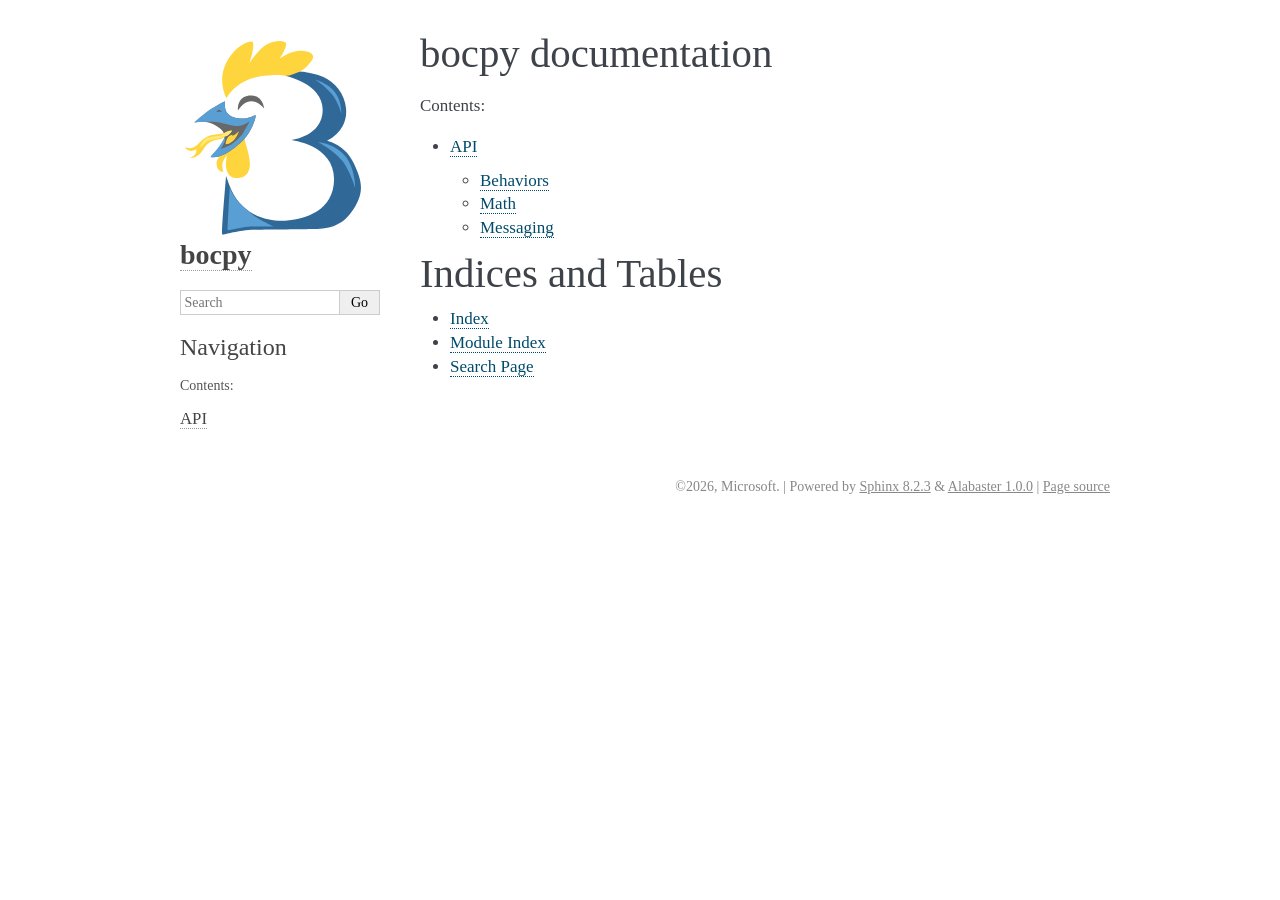
==== commit 68e94904: "Website Signed-off-by: Matthew A Johnson <matjoh@microsoft.com>" ====
--- a/docs/sphinx/index.html
+++ b/docs/sphinx/index.html
@@ -5,13 +5,13 @@
     <meta charset="utf-8" />
     <meta name="viewport" content="width=device-width, initial-scale=1.0" /><meta name="viewport" content="width=device-width, initial-scale=1" />
 
-    <title>bocpy documentation &#8212; bocpy 0.9.0 documentation</title>
+    <title>bocpy documentation &#8212; bocpy 0.2.2 documentation</title>
     <link rel="stylesheet" type="text/css" href="_static/pygments.css?v=5ecbeea2" />
     <link rel="stylesheet" type="text/css" href="_static/basic.css?v=b08954a9" />
     <link rel="stylesheet" type="text/css" href="_static/alabaster.css?v=27fed22d" />
-    <script src="_static/documentation_options.js?v=39bb1c6d"></script>
-    <script src="_static/doctools.js?v=fd6eb6e6"></script>
-    <script src="_static/sphinx_highlight.js?v=6ffebe34"></script>
+    <script src="_static/documentation_options.js?v=000c92bf"></script>
+    <script src="_static/doctools.js?v=9bcbadda"></script>
+    <script src="_static/sphinx_highlight.js?v=dc90522c"></script>
     <link rel="icon" href="_static/favicon.ico"/>
     <link rel="index" title="Index" href="genindex.html" />
     <link rel="search" title="Search" href="search.html" />
@@ -35,166 +35,17 @@
             
   <section id="bocpy-documentation">
 <h1>bocpy documentation<a class="headerlink" href="#bocpy-documentation" title="Link to this heading">¶</a></h1>
-<p><a class="reference external" href="https://github.com/microsoft/bocpy">bocpy</a> is a Python library implementing
-<strong>Behavior-Oriented Concurrency (BOC)</strong>.  Programmers wrap shared data in
-<strong>cowns</strong> (concurrently-owned objects) and schedule <strong>behaviors</strong> with the
-<code class="docutils literal notranslate"><span class="pre">&#64;when</span></code> decorator; the runtime runs each behavior once all of its required
-cowns are available, with deadlock freedom guaranteed by construction.  On
-Python 3.12 and newer, behaviors execute in parallel across worker
-sub-interpreters that each have their own GIL.</p>
-<p>For a hands-on introduction, see the
-<a class="reference external" href="https://microsoft.github.io/bocpy/">BOC tutorial</a>, the
-<a class="reference external" href="https://github.com/microsoft/bocpy#readme">project README</a>, and the
-<a class="reference external" href="https://github.com/microsoft/bocpy/tree/main/src/bocpy/examples">runnable examples</a>.
-The <a class="reference internal" href="api.html#api"><span class="std std-ref">API</span></a> page below documents every public symbol.</p>
-<section id="a-taste-of-boc">
-<h2>A taste of BOC<a class="headerlink" href="#a-taste-of-boc" title="Link to this heading">¶</a></h2>
-<p>The snippet below — a trimmed version of
-<a class="reference external" href="https://github.com/microsoft/bocpy/blob/main/src/bocpy/examples/bank.py">bocpy-bank</a>
-— shows the core concepts: data wrapped in <a class="reference internal" href="api.html#bocpy.Cown" title="bocpy.Cown"><code class="xref py py-class docutils literal notranslate"><span class="pre">Cown</span></code></a>s, a behavior
-scheduled with <a class="reference internal" href="api.html#bocpy.when" title="bocpy.when"><code class="xref py py-func docutils literal notranslate"><span class="pre">when()</span></code></a> that takes exclusive access to two cowns at once,
-and <a class="reference internal" href="api.html#bocpy.wait" title="bocpy.wait"><code class="xref py py-func docutils literal notranslate"><span class="pre">wait()</span></code></a> blocking the main thread until all behaviors have completed.
-The runtime acquires <code class="docutils literal notranslate"><span class="pre">src</span></code> and <code class="docutils literal notranslate"><span class="pre">dst</span></code> in a deadlock-free order, so
-<code class="docutils literal notranslate"><span class="pre">transfer</span></code> can safely mutate both accounts.</p>
-<div class="highlight-python notranslate"><div class="highlight"><pre><span></span><span class="kn">from</span><span class="w"> </span><span class="nn">bocpy</span><span class="w"> </span><span class="kn">import</span> <span class="n">Cown</span><span class="p">,</span> <span class="n">wait</span><span class="p">,</span> <span class="n">when</span>
-
-
-<span class="k">class</span><span class="w"> </span><span class="nc">Account</span><span class="p">:</span>
-    <span class="k">def</span><span class="w"> </span><span class="fm">__init__</span><span class="p">(</span><span class="bp">self</span><span class="p">,</span> <span class="n">name</span><span class="p">,</span> <span class="n">balance</span><span class="p">):</span>
-        <span class="bp">self</span><span class="o">.</span><span class="n">name</span> <span class="o">=</span> <span class="n">name</span>
-        <span class="bp">self</span><span class="o">.</span><span class="n">balance</span> <span class="o">=</span> <span class="n">balance</span>
-
-
-<span class="k">def</span><span class="w"> </span><span class="nf">transfer</span><span class="p">(</span><span class="n">src</span><span class="p">:</span> <span class="n">Cown</span><span class="p">[</span><span class="n">Account</span><span class="p">],</span> <span class="n">dst</span><span class="p">:</span> <span class="n">Cown</span><span class="p">[</span><span class="n">Account</span><span class="p">],</span> <span class="n">amount</span><span class="p">:</span> <span class="nb">float</span><span class="p">):</span>
-    <span class="c1"># `@when` schedules `_` to run once both cowns are available.</span>
-    <span class="c1"># Inside, src.value and dst.value can be mutated safely —</span>
-    <span class="c1"># no other behavior can touch either account at the same time.</span>
-    <span class="nd">@when</span><span class="p">(</span><span class="n">src</span><span class="p">,</span> <span class="n">dst</span><span class="p">)</span>
-    <span class="k">def</span><span class="w"> </span><span class="nf">_</span><span class="p">(</span><span class="n">src</span><span class="p">,</span> <span class="n">dst</span><span class="p">):</span>
-        <span class="nb">print</span><span class="p">(</span><span class="sa">f</span><span class="s2">&quot;  transfer: </span><span class="si">{</span><span class="n">src</span><span class="o">.</span><span class="n">value</span><span class="o">.</span><span class="n">name</span><span class="si">}</span><span class="s2"> -&gt; </span><span class="si">{</span><span class="n">dst</span><span class="o">.</span><span class="n">value</span><span class="o">.</span><span class="n">name</span><span class="si">}</span><span class="s2"> (</span><span class="si">{</span><span class="n">amount</span><span class="si">}</span><span class="s2">)&quot;</span><span class="p">)</span>
-        <span class="k">if</span> <span class="n">src</span><span class="o">.</span><span class="n">value</span><span class="o">.</span><span class="n">balance</span> <span class="o">&gt;=</span> <span class="n">amount</span><span class="p">:</span>
-            <span class="n">src</span><span class="o">.</span><span class="n">value</span><span class="o">.</span><span class="n">balance</span> <span class="o">-=</span> <span class="n">amount</span>
-            <span class="n">dst</span><span class="o">.</span><span class="n">value</span><span class="o">.</span><span class="n">balance</span> <span class="o">+=</span> <span class="n">amount</span>
-
-    <span class="nd">@when</span><span class="p">(</span><span class="n">dst</span><span class="p">)</span>
-    <span class="k">def</span><span class="w"> </span><span class="nf">_</span><span class="p">(</span><span class="n">dst</span><span class="p">):</span>
-        <span class="nb">print</span><span class="p">(</span><span class="sa">f</span><span class="s2">&quot;  </span><span class="si">{</span><span class="n">dst</span><span class="o">.</span><span class="n">value</span><span class="o">.</span><span class="n">name</span><span class="si">}</span><span class="s2"> now has </span><span class="si">{</span><span class="n">dst</span><span class="o">.</span><span class="n">value</span><span class="o">.</span><span class="n">balance</span><span class="si">}</span><span class="s2">&quot;</span><span class="p">)</span>
-
-
-<span class="n">alice</span> <span class="o">=</span> <span class="n">Cown</span><span class="p">(</span><span class="n">Account</span><span class="p">(</span><span class="s2">&quot;Alice&quot;</span><span class="p">,</span> <span class="mi">100</span><span class="p">))</span>
-<span class="n">bob</span> <span class="o">=</span> <span class="n">Cown</span><span class="p">(</span><span class="n">Account</span><span class="p">(</span><span class="s2">&quot;Bob&quot;</span><span class="p">,</span> <span class="mi">0</span><span class="p">))</span>
-
-<span class="nb">print</span><span class="p">(</span><span class="s2">&quot;scheduling first transfer&quot;</span><span class="p">)</span>
-<span class="n">transfer</span><span class="p">(</span><span class="n">alice</span><span class="p">,</span> <span class="n">bob</span><span class="p">,</span> <span class="mi">40</span><span class="p">)</span>
-<span class="nb">print</span><span class="p">(</span><span class="s2">&quot;scheduling second transfer&quot;</span><span class="p">)</span>
-<span class="n">transfer</span><span class="p">(</span><span class="n">bob</span><span class="p">,</span> <span class="n">alice</span><span class="p">,</span> <span class="mi">10</span><span class="p">)</span>
-<span class="nb">print</span><span class="p">(</span><span class="s2">&quot;main thread reaches wait()&quot;</span><span class="p">)</span>
-
-<span class="n">wait</span><span class="p">()</span>  <span class="c1"># block until every scheduled behavior has finished</span>
-<span class="nb">print</span><span class="p">(</span><span class="s2">&quot;all behaviors complete&quot;</span><span class="p">)</span>
-</pre></div>
-</div>
-<p>Running it prints something like:</p>
-<div class="highlight-console notranslate"><div class="highlight"><pre><span></span><span class="gp">$ </span>python<span class="w"> </span>bank.py
-<span class="go">scheduling first transfer</span>
-<span class="go">scheduling second transfer</span>
-<span class="go">main thread reaches wait()</span>
-<span class="go">  transfer: Alice -&gt; Bob (40)</span>
-<span class="go">  Bob now has 40</span>
-<span class="go">  transfer: Bob -&gt; Alice (10)</span>
-<span class="go">  Alice now has 70</span>
-<span class="go">all behaviors complete</span>
-</pre></div>
-</div>
-<p>Note how the <code class="docutils literal notranslate"><span class="pre">scheduling</span> <span class="pre">…</span></code> lines all print <em>before</em> any behavior body
-runs: <code class="docutils literal notranslate"><span class="pre">&#64;when</span></code> returns immediately, and the runtime only fires each
-behavior once its cowns are free.  The two transfers serialise on the
-<code class="docutils literal notranslate"><span class="pre">Alice</span></code>/<code class="docutils literal notranslate"><span class="pre">Bob</span></code> cowns, so their effects are interleaved in a deadlock-free,
-data-race-free order chosen by the runtime.</p>
-<p>For a non-tearing-down synchronization point — e.g. a parallel search that
-needs to inspect a best-so-far cown between rounds before continuing — use
-<a class="reference internal" href="api.html#bocpy.quiesce" title="bocpy.quiesce"><code class="xref py py-func docutils literal notranslate"><span class="pre">quiesce()</span></code></a> instead of <a class="reference internal" href="api.html#bocpy.wait" title="bocpy.wait"><code class="xref py py-func docutils literal notranslate"><span class="pre">wait()</span></code></a>. It blocks until the runtime is
-quiescent, optionally returns a stats or noticeboard snapshot, and leaves
-the worker pool and the noticeboard thread running so the next <code class="docutils literal notranslate"><span class="pre">&#64;when</span></code>
-call dispatches immediately.</p>
-<p>For cross-behavior shared state see <a class="reference internal" href="noticeboard.html#noticeboard"><span class="std std-ref">Noticeboard</span></a>. For lower-level
-Erlang-style <code class="docutils literal notranslate"><span class="pre">send</span></code> / <code class="docutils literal notranslate"><span class="pre">receive</span></code> channels see <a class="reference internal" href="messaging.html#messaging"><span class="std std-ref">Messaging</span></a>.</p>
 <div class="toctree-wrapper compound">
 <p class="caption" role="heading"><span class="caption-text">Contents:</span></p>
 <ul>
 <li class="toctree-l1"><a class="reference internal" href="api.html">API</a><ul>
-<li class="toctree-l2"><a class="reference internal" href="api.html#bocpy.__version__"><code class="docutils literal notranslate"><span class="pre">__version__</span></code></a></li>
 <li class="toctree-l2"><a class="reference internal" href="api.html#behaviors">Behaviors</a></li>
-<li class="toctree-l2"><a class="reference internal" href="api.html#pinned-cowns">Pinned Cowns</a></li>
-<li class="toctree-l2"><a class="reference internal" href="api.html#noticeboard">Noticeboard</a></li>
 <li class="toctree-l2"><a class="reference internal" href="api.html#math">Math</a></li>
 <li class="toctree-l2"><a class="reference internal" href="api.html#messaging">Messaging</a></li>
-<li class="toctree-l2"><a class="reference internal" href="api.html#c-abi">C ABI</a></li>
-</ul>
-</li>
-<li class="toctree-l1"><a class="reference internal" href="pinned_cowns.html">Pinned Cowns</a><ul>
-<li class="toctree-l2"><a class="reference internal" href="pinned_cowns.html#when-to-use-a-pinned-cown">When to Use a Pinned Cown</a></li>
-<li class="toctree-l2"><a class="reference internal" href="pinned_cowns.html#pump-contract">Pump Contract</a></li>
-<li class="toctree-l2"><a class="reference internal" href="pinned_cowns.html#the-coarse-grained-dispatch-pattern">The Coarse-Grained Dispatch Pattern</a></li>
-<li class="toctree-l2"><a class="reference internal" href="pinned_cowns.html#integrating-with-an-event-loop">Integrating with an Event Loop</a></li>
-<li class="toctree-l2"><a class="reference internal" href="pinned_cowns.html#starvation-and-the-watchdog">Starvation and the Watchdog</a></li>
-<li class="toctree-l2"><a class="reference internal" href="pinned_cowns.html#main-thread-direct-reads">Main-thread Direct Reads</a></li>
-<li class="toctree-l2"><a class="reference internal" href="pinned_cowns.html#thread-affinity-and-free-threaded-builds">Thread Affinity and Free-Threaded Builds</a></li>
-<li class="toctree-l2"><a class="reference internal" href="pinned_cowns.html#handle-vs-value">Handle vs. Value</a></li>
-<li class="toctree-l2"><a class="reference internal" href="pinned_cowns.html#mixed-request-sets">Mixed Request Sets</a></li>
-<li class="toctree-l2"><a class="reference internal" href="pinned_cowns.html#exception-model">Exception Model</a></li>
-<li class="toctree-l2"><a class="reference internal" href="pinned_cowns.html#free-threaded-trajectory">Free-Threaded Trajectory</a></li>
-<li class="toctree-l2"><a class="reference internal" href="pinned_cowns.html#api-reference">API Reference</a></li>
-</ul>
-</li>
-<li class="toctree-l1"><a class="reference internal" href="noticeboard.html">Noticeboard</a><ul>
-<li class="toctree-l2"><a class="reference internal" href="noticeboard.html#when-to-use-the-noticeboard">When to Use the Noticeboard</a></li>
-<li class="toctree-l2"><a class="reference internal" href="noticeboard.html#consistency-model">Consistency Model</a></li>
-<li class="toctree-l2"><a class="reference internal" href="noticeboard.html#worked-example-early-termination">Worked Example: Early Termination</a></li>
-<li class="toctree-l2"><a class="reference internal" href="noticeboard.html#reading-the-final-state-at-shutdown">Reading the Final State at Shutdown</a></li>
-<li class="toctree-l2"><a class="reference internal" href="noticeboard.html#reading-the-state-between-rounds">Reading the State Between Rounds</a></li>
-<li class="toctree-l2"><a class="reference internal" href="noticeboard.html#reading-the-noticeboard">Reading the Noticeboard</a></li>
-<li class="toctree-l2"><a class="reference internal" href="noticeboard.html#writing-and-updating">Writing and Updating</a></li>
-<li class="toctree-l2"><a class="reference internal" href="noticeboard.html#deleting-entries">Deleting Entries</a></li>
-<li class="toctree-l2"><a class="reference internal" href="noticeboard.html#notice-sync-testing-only"><code class="docutils literal notranslate"><span class="pre">notice_sync</span></code> (Testing Only)</a></li>
-<li class="toctree-l2"><a class="reference internal" href="noticeboard.html#api-reference">API Reference</a></li>
-</ul>
-</li>
-<li class="toctree-l1"><a class="reference internal" href="messaging.html">Messaging</a><ul>
-<li class="toctree-l2"><a class="reference internal" href="messaging.html#concepts">Concepts</a></li>
-<li class="toctree-l2"><a class="reference internal" href="messaging.html#worked-example-calculator-service">Worked Example: Calculator Service</a></li>
-<li class="toctree-l2"><a class="reference internal" href="messaging.html#sending-custom-types-across-sub-interpreters">Sending Custom Types Across Sub-interpreters</a></li>
-<li class="toctree-l2"><a class="reference internal" href="messaging.html#api-reference">API Reference</a></li>
-</ul>
-</li>
-<li class="toctree-l1"><a class="reference internal" href="c_abi.html">C ABI</a><ul>
-<li class="toctree-l2"><a class="reference internal" href="c_abi.html#when-do-i-need-this">When do I need this?</a></li>
-<li class="toctree-l2"><a class="reference internal" href="c_abi.html#quickstart">Quickstart</a></li>
-<li class="toctree-l2"><a class="reference internal" href="c_abi.html#abi-versioning">ABI versioning</a></li>
-<li class="toctree-l2"><a class="reference internal" href="c_abi.html#atomic-surface">Atomic surface</a></li>
-<li class="toctree-l2"><a class="reference internal" href="c_abi.html#ownership-helpers">Ownership helpers</a></li>
-<li class="toctree-l2"><a class="reference internal" href="c_abi.html#proto-region-semantics">Proto-Region semantics</a></li>
-<li class="toctree-l2"><a class="reference internal" href="c_abi.html#xidata-ladder">XIData ladder</a></li>
-<li class="toctree-l2"><a class="reference internal" href="c_abi.html#safety-contract">Safety contract</a></li>
-<li class="toctree-l2"><a class="reference internal" href="c_abi.html#worked-example-bocpy-matrix">Worked example: <code class="docutils literal notranslate"><span class="pre">bocpy.Matrix</span></code></a></li>
-<li class="toctree-l2"><a class="reference internal" href="c_abi.html#consumer-modules-and-worker-sub-interpreters">Consumer modules and worker sub-interpreters</a></li>
-<li class="toctree-l2"><a class="reference internal" href="c_abi.html#what-is-not-public">What is NOT public</a></li>
-<li class="toctree-l2"><a class="reference internal" href="c_abi.html#cpython-version-skew">CPython version skew</a></li>
-</ul>
-</li>
-<li class="toctree-l1"><a class="reference internal" href="sbom.html">Software Bill of Materials (SBOM)</a><ul>
-<li class="toctree-l2"><a class="reference internal" href="sbom.html#at-a-glance">At a glance</a></li>
-<li class="toctree-l2"><a class="reference internal" href="sbom.html#what-the-sbom-contains">What the SBOM contains</a></li>
-<li class="toctree-l2"><a class="reference internal" href="sbom.html#extracting-the-sbom-from-a-wheel">Extracting the SBOM from a wheel</a></li>
-<li class="toctree-l2"><a class="reference internal" href="sbom.html#verifying-the-sbom-yourself">Verifying the SBOM yourself</a></li>
-<li class="toctree-l2"><a class="reference internal" href="sbom.html#regenerating-an-sbom-by-hand">Regenerating an SBOM by hand</a></li>
-<li class="toctree-l2"><a class="reference internal" href="sbom.html#wheel-integrity-validation">Wheel integrity validation</a></li>
-<li class="toctree-l2"><a class="reference internal" href="sbom.html#see-also">See also</a></li>
 </ul>
 </li>
 </ul>
 </div>
-</section>
 </section>
 <section id="indices-and-tables">
 <h1>Indices and Tables<a class="headerlink" href="#indices-and-tables" title="Link to this heading">¶</a></h1>
@@ -237,11 +88,6 @@
 <p class="caption" role="heading"><span class="caption-text">Contents:</span></p>
 <ul>
 <li class="toctree-l1"><a class="reference internal" href="api.html">API</a></li>
-<li class="toctree-l1"><a class="reference internal" href="pinned_cowns.html">Pinned Cowns</a></li>
-<li class="toctree-l1"><a class="reference internal" href="noticeboard.html">Noticeboard</a></li>
-<li class="toctree-l1"><a class="reference internal" href="messaging.html">Messaging</a></li>
-<li class="toctree-l1"><a class="reference internal" href="c_abi.html">C ABI</a></li>
-<li class="toctree-l1"><a class="reference internal" href="sbom.html">Software Bill of Materials (SBOM)</a></li>
 </ul>
 
 <div class="relations">
@@ -268,7 +114,7 @@
       &#169;2026, Microsoft.
       
       |
-      Powered by <a href="https://www.sphinx-doc.org/">Sphinx 9.1.0</a>
+      Powered by <a href="https://www.sphinx-doc.org/">Sphinx 8.2.3</a>
       &amp; <a href="https://alabaster.readthedocs.io">Alabaster 1.0.0</a>
       
       |
